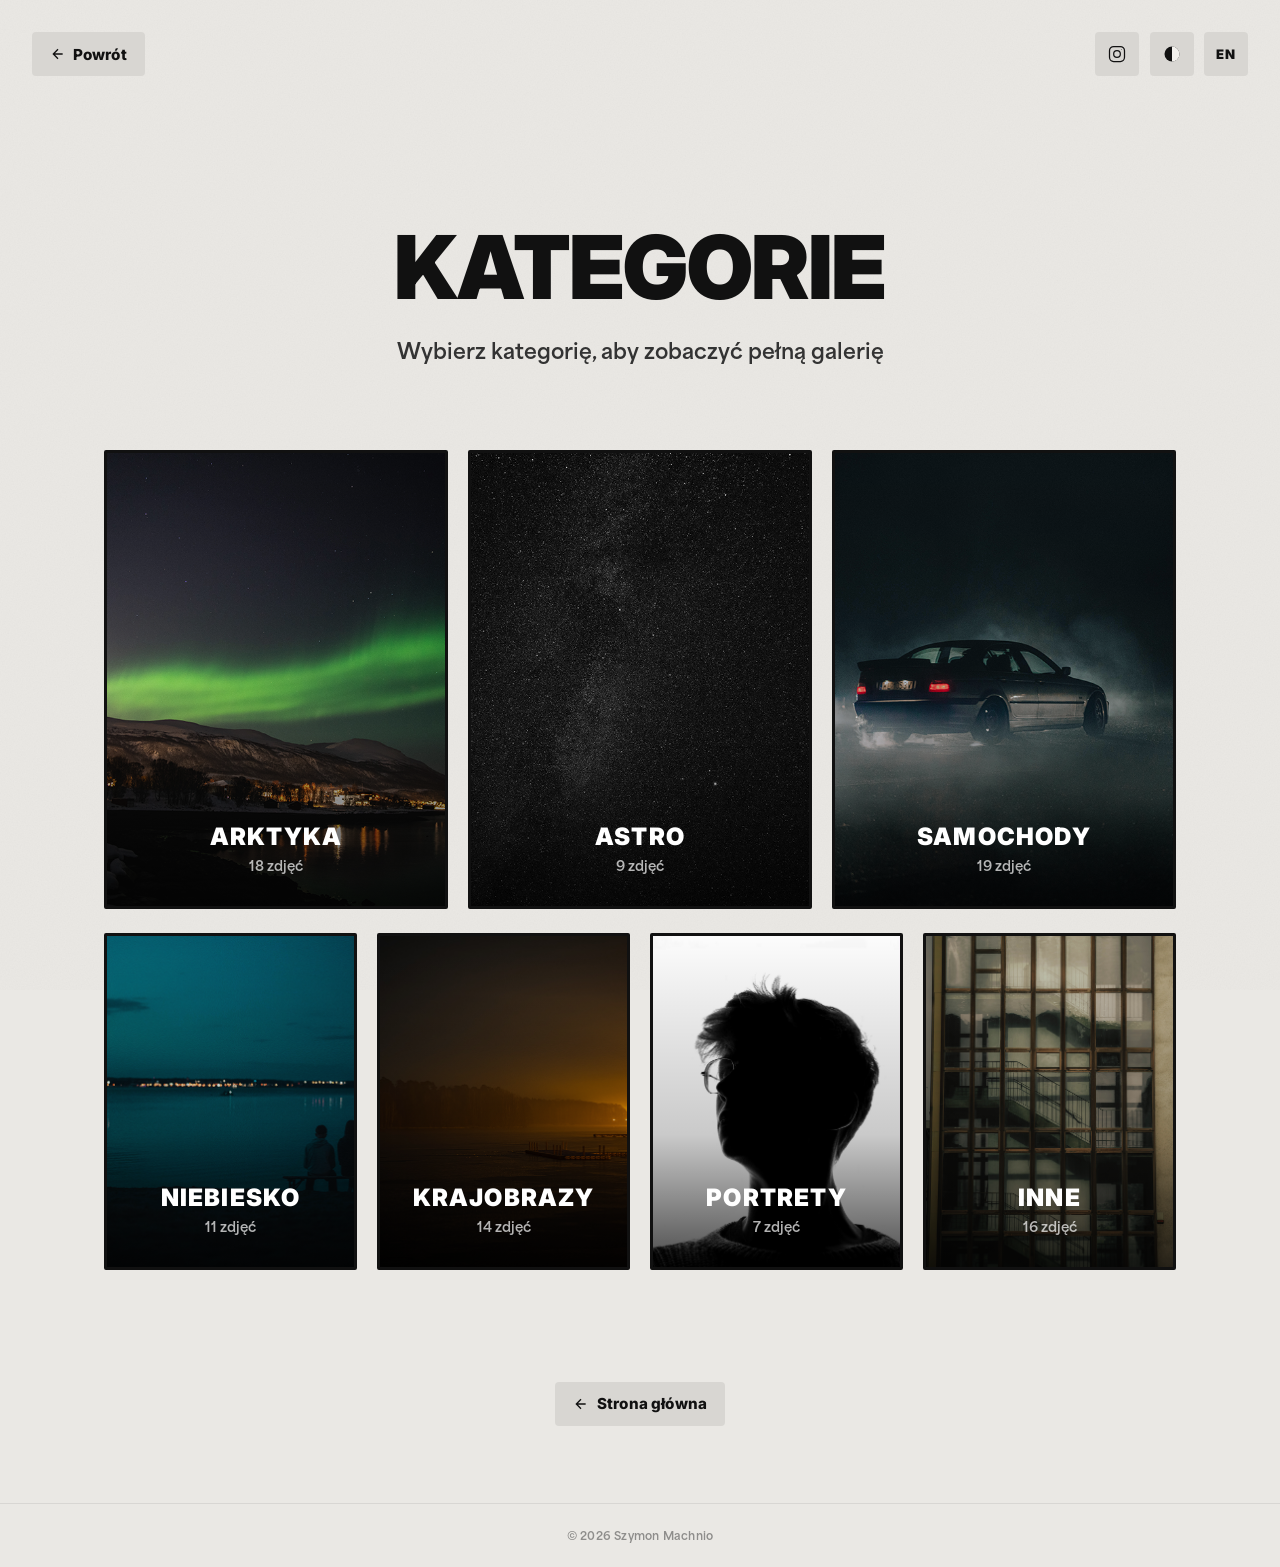
==== categories.html @ 33f47c1e "Update 4 02.08.2026 - Main Update" ====
<!DOCTYPE html>
<html lang="pl">

<head>
  <meta charset="UTF-8">
  <meta name="viewport" content="width=device-width, initial-scale=1.0">
  <meta name="description" content="Photography Categories — Szymon Machnio">
  <meta property="og:title" content="Szymon Machnio - Categories">
  <meta property="og:description"
    content="Browse Szymon Machnio's photo categories — arctic, astrophotography, automotive, landscapes, and more.">
  <meta property="og:image" content="assets/images/Featured-Works/first.webp">
  <meta property="og:type" content="website">
  <title>Szymon Machnio - Categories</title>
  <link rel="icon" type="image/png" href="assets/images/favicon.png">
  <link rel="apple-touch-icon" sizes="180x180" href="assets/images/favicon.png">
  <link rel="manifest" href="manifest.json">
  <link rel="preconnect" href="https://fonts.googleapis.com">
  <link rel="preconnect" href="https://fonts.gstatic.com" crossorigin>
  <link href="https://fonts.googleapis.com/css2?family=Inter:wght@800;900&display=swap" rel="stylesheet">
  <link rel="stylesheet" href="css/styles.css">
  <style>
    .categories-hero {
      display: flex;
      flex-direction: column;
      align-items: center;
      justify-content: center;
      min-height: 50vh;
      padding: clamp(7rem, 14vw, 11rem) clamp(1.5rem, 6vw, 4rem) clamp(2rem, 6vw, 3rem);
    }

    .categories-hero__title {
      font-family: "Inter", system-ui, -apple-system, sans-serif;
      font-size: clamp(2.25rem, 8vw, 5.5rem);
      font-weight: 900;
      letter-spacing: -0.02em;
      text-transform: uppercase;
      text-align: center;
    }

    .categories-hero__subtitle {
      font-family: "Area", system-ui, -apple-system, sans-serif;
      font-size: clamp(1rem, 2.5vw, 1.3rem);
      font-weight: 700;
      color: var(--text-muted);
      margin-top: 1rem;
      text-align: center;
    }

    .categories-grid {
      display: grid;
      grid-template-columns: repeat(3, 1fr);
      gap: clamp(0.75rem, 2vw, 1.25rem);
      max-width: 1200px;
      margin: 0 auto;
      padding: 0 clamp(1.5rem, 6vw, 4rem) clamp(1rem, 2vw, 1.5rem);
    }

    .categories-grid--bottom {
      grid-template-columns: repeat(4, 1fr);
      padding-top: 0;
      padding-bottom: clamp(4rem, 10vw, 7rem);
    }

    .category-card {
      position: relative;
      aspect-ratio: 3 / 4;
      border-radius: 2px;
      overflow: hidden;
      border: 3px solid var(--gallery-border);
      text-decoration: none;
      color: #fff;
      display: block;
      transition: border-color 0.35s ease, transform 0.35s cubic-bezier(0.22, 1, 0.36, 1);
    }

    .category-card:hover {
      transform: translateY(-4px);
    }

    .category-card__img {
      width: 100%;
      height: 100%;
      object-fit: cover;
      display: block;
      transition: transform 0.5s cubic-bezier(0.22, 1, 0.36, 1);
    }

    .category-card:hover .category-card__img {
      transform: scale(1.05);
    }

    .category-card__overlay {
      position: absolute;
      inset: 0;
      background: linear-gradient(to top, rgba(0, 0, 0, 0.7) 0%, rgba(0, 0, 0, 0.2) 40%, transparent 100%);
      display: flex;
      flex-direction: column;
      align-items: center;
      justify-content: flex-end;
      padding: clamp(1.25rem, 3vw, 2rem);
      transition: background 0.35s ease;
    }

    .category-card:hover .category-card__overlay {
      background: linear-gradient(to top, rgba(0, 0, 0, 0.8) 0%, rgba(0, 0, 0, 0.3) 50%, rgba(0, 0, 0, 0.1) 100%);
    }

    .category-card__name {
      font-family: "Inter", system-ui, -apple-system, sans-serif;
      font-size: clamp(1rem, 2.5vw, 1.5rem);
      font-weight: 900;
      text-transform: uppercase;
      letter-spacing: 0.05em;
    }

    .category-card__count {
      font-family: "Area", system-ui, -apple-system, sans-serif;
      font-size: clamp(0.65rem, 1.5vw, 0.85rem);
      font-weight: 700;
      opacity: 0.7;
      margin-top: 0.3rem;
    }

    .categories-back {
      text-align: center;
      padding: 0 clamp(1.5rem, 6vw, 4rem) clamp(3rem, 6vw, 5rem);
    }

    .categories-back .btn {
      gap: 0.5rem;
    }

    .categories-back svg {
      width: 1rem;
      height: 1rem;
    }

    @media (max-width: 900px) {
      .categories-grid {
        grid-template-columns: repeat(2, 1fr);
      }

      .categories-grid--bottom {
        grid-template-columns: repeat(2, 1fr);
      }
    }

    @media (max-width: 500px) {

      .categories-grid,
      .categories-grid--bottom {
        grid-template-columns: 1fr;
      }
    }
  </style>
</head>

<body>
  <svg class="noise-filter" aria-hidden="true">
    <filter id="grain">
      <feTurbulence type="fractalNoise" baseFrequency="0.75" numOctaves="4" stitchTiles="stitch" />
      <feColorMatrix type="saturate" values="0" />
    </filter>
  </svg>

  <header class="header" id="header">
    <nav class="nav nav--left" data-i18n-aria="aria.nav" aria-label="Nawigacja">
      <a href="index.html" class="btn">
        <svg viewBox="0 0 24 24" fill="none" stroke="currentColor" stroke-width="2"
          style="width:1rem;height:1rem;margin-right:0.4rem" aria-hidden="true">
          <path d="M19 12H5M12 5l-7 7 7 7" />
        </svg>
        <span data-i18n="categories.return">Powrót</span>
      </a>
    </nav>

    <div class="nav nav--right">
      <a href="https://www.instagram.com/szymon_machnie_photo/" class="btn btn--icon" target="_blank"
        rel="noopener noreferrer" data-i18n-aria="aria.instagram" aria-label="Instagram">
        <svg viewBox="0 0 24 24" fill="none" stroke="currentColor" stroke-width="1.5" aria-hidden="true">
          <rect x="3" y="3" width="18" height="18" rx="5" />
          <circle cx="12" cy="12" r="4" />
          <circle cx="17.5" cy="6.5" r="0.5" fill="currentColor" stroke="none" />
        </svg>
      </a>
      <button type="button" class="btn btn--icon" id="theme-toggle" data-i18n-aria="aria.theme"
        aria-label="Przełącz motyw">
        <svg viewBox="0 0 24 24" aria-hidden="true">
          <circle cx="12" cy="12" r="9" fill="currentColor" />
          <path d="M12 3 A9 9 0 0 1 12 21 Z" class="theme-toggle-contrast" />
        </svg>
      </button>
      <button type="button" class="btn btn--lang" id="lang-toggle" data-i18n-aria="aria.lang" aria-label="Zmień język">
        <span class="lang-toggle__label">EN</span>
      </button>
    </div>
  </header>

  <div class="page" id="page">
    <main>
      <section class="categories-hero">
        <h1 class="categories-hero__title" data-i18n="categories.title">Kategorie</h1>
        <p class="categories-hero__subtitle" data-i18n="categories.subtitle">Wybierz kategorię, aby zobaczyć pełną
          galerię</p>
      </section>

      <!-- row 1: 3 cards -->
      <div class="categories-grid">
        <a href="category.html?cat=arctic" class="category-card" aria-label="Arctic">
          <img src="assets/images/Works/arctic.webp" alt="Arctic" class="category-card__img" loading="lazy">
          <div class="category-card__overlay">
            <span class="category-card__name" data-i18n="cat.arctic.name">Arktyka</span>
            <span class="category-card__count" data-count="18">18 zdjęć</span>
          </div>
        </a>

        <a href="category.html?cat=astro" class="category-card" aria-label="Astro">
          <img src="assets/images/Works/astro.webp" alt="Astro" class="category-card__img" loading="lazy">
          <div class="category-card__overlay">
            <span class="category-card__name" data-i18n="cat.astro.name">Astro</span>
            <span class="category-card__count" data-count="9">9 zdjęć</span>
          </div>
        </a>

        <a href="category.html?cat=automotive" class="category-card" aria-label="Automotive">
          <img src="assets/images/Works/automotive.webp" alt="Automotive" class="category-card__img" loading="lazy">
          <div class="category-card__overlay">
            <span class="category-card__name" data-i18n="cat.automotive.name">Samochody</span>
            <span class="category-card__count" data-count="19">19 zdjęć</span>
          </div>
        </a>
      </div>

      <!-- row 2: 4 cards -->
      <div class="categories-grid categories-grid--bottom">
        <a href="category.html?cat=blue" class="category-card" aria-label="Blue">
          <img src="assets/images/Works/blue.webp" alt="Blue" class="category-card__img" loading="lazy">
          <div class="category-card__overlay">
            <span class="category-card__name" data-i18n="cat.blue.name">Niebiesko</span>
            <span class="category-card__count" data-count="11">11 zdjęć</span>
          </div>
        </a>

        <a href="category.html?cat=landscapes" class="category-card" aria-label="Landscapes">
          <img src="assets/images/Works/landscapes.webp" alt="Landscapes" class="category-card__img" loading="lazy">
          <div class="category-card__overlay">
            <span class="category-card__name" data-i18n="cat.landscapes.name">Krajobrazy</span>
            <span class="category-card__count" data-count="14">14 zdjęć</span>
          </div>
        </a>

        <a href="category.html?cat=portraits" class="category-card" aria-label="Portraits">
          <img src="assets/images/Works/portrait.webp" alt="Portraits" class="category-card__img" loading="lazy">
          <div class="category-card__overlay">
            <span class="category-card__name" data-i18n="cat.portraits.name">Portrety</span>
            <span class="category-card__count" data-count="7">7 zdjęć</span>
          </div>
        </a>

        <a href="category.html?cat=other" class="category-card" aria-label="Other">
          <img src="assets/images/Works/other.webp" alt="Other" class="category-card__img" loading="lazy">
          <div class="category-card__overlay">
            <span class="category-card__name" data-i18n="cat.other.name">Inne</span>
            <span class="category-card__count" data-count="16">16 zdjęć</span>
          </div>
        </a>
      </div>

      <div class="categories-back">
        <a href="index.html" class="btn">
          <svg viewBox="0 0 24 24" fill="none" stroke="currentColor" stroke-width="2" aria-hidden="true">
            <path d="M19 12H5M12 5l-7 7 7 7" />
          </svg>
          <span data-i18n="categories.back">Strona główna</span>
        </a>
      </div>
    </main>

    <footer class="footer">
      <p class="footer__copy" data-i18n="footer.copy">&copy;
        <script>document.write(new Date().getFullYear())</script> Szymon Machnio
      </p>
    </footer>
  </div>

  <script src="js/i18n.js"></script>
  <script>
    /* ── Theme ── */
    const storageKey = "szymon-machnio-theme";
    function applyTheme(theme) {
      if (theme === "dark") {
        document.documentElement.setAttribute("data-theme", "dark");
      } else {
        document.documentElement.removeAttribute("data-theme");
      }
    }
    function getPreferredTheme() {
      const stored = localStorage.getItem(storageKey);
      if (stored === "dark" || stored === "light") return stored;
      return "light";
    }
    applyTheme(getPreferredTheme());
    document.getElementById("theme-toggle").addEventListener("click", () => {
      const isDark = document.documentElement.hasAttribute("data-theme");
      const next = isDark ? "light" : "dark";
      applyTheme(next);
      localStorage.setItem(storageKey, next);
    });

    /* ── i18n ── */
    initI18n();

    // Update photo counts when language changes
    function updatePhotoCounts() {
      const lang = getSavedLang();
      const word = lang === "pl" ? "zdjęć" : "photos";
      document.querySelectorAll(".category-card__count[data-count]").forEach(el => {
        el.textContent = el.getAttribute("data-count") + " " + word;
      });
    }
    updatePhotoCounts();

    document.addEventListener("langchange", updatePhotoCounts);
  </script>
</body>

</html>
---- css/styles.css ----
@font-face {
  font-family: "Area";
  src: url("../assets/fonts/Area_Normal_Bold.ttf") format("truetype");
  font-weight: 700;
  font-style: normal;
  font-display: swap;
}

*,
*::before,
*::after {
  box-sizing: border-box;
  margin: 0;
  padding: 0;
}

:root {
  --bg: #eae8e4;
  --bg-btn: #d8d6d2;
  --text: #111111;
  --text-muted: #333333;
  --contrast: #f2f0ec;
  --grain-opacity: 0.055;
  --blur-duration: 0.75s;
  --gallery-border: var(--text);
  --header-pad: clamp(1.25rem, 3vw, 2rem);
  --btn-height: clamp(2.25rem, 5vw, 2.75rem);
  --btn-font: clamp(0.8rem, 2vw, 0.95rem);
  --btn-icon: clamp(2.25rem, 5vw, 2.75rem);
  --btn-icon-svg: clamp(1.05rem, 2.8vw, 1.25rem);
}

[data-theme="dark"] {
  --bg: #111111;
  --bg-btn: #2a2a2a;
  --text: #eae8e4;
  --text-muted: #c8c6c2;
  --contrast: #111111;
  --grain-opacity: 0.07;
  --gallery-border: var(--text);
}

html {
  scroll-behavior: smooth;
}

body {
  font-family: "Area", "Inter", system-ui, -apple-system, sans-serif;
  background-color: var(--bg);
  color: var(--text);
  min-height: 100dvh;
  overflow-x: hidden;
  transition: background-color 0.35s ease, color 0.35s ease;
}

.noise-filter {
  position: absolute;
  width: 0;
  height: 0;
  overflow: hidden;
}

body::before {
  content: "";
  position: fixed;
  inset: 0;
  z-index: 0;
  pointer-events: none;
  opacity: var(--grain-opacity);
  filter: url(#grain);
  background: var(--text);
  transition: opacity 0.35s ease;
}

.page {
  position: relative;
  z-index: 1;
  min-height: 100dvh;
  will-change: filter, opacity;
  transform: translateZ(0);
  animation: blur-reveal var(--blur-duration) cubic-bezier(0.33, 1, 0.68, 1) forwards;
}

@keyframes blur-reveal {
  0% {
    filter: blur(14px);
    opacity: 0.3;
  }
  70% {
    filter: blur(3px);
    opacity: 0.85;
  }
  100% {
    filter: blur(0.01px);
    opacity: 1;
  }
}

.header {
  position: fixed;
  top: 0;
  left: 0;
  right: 0;
  z-index: 20;
  display: flex;
  justify-content: space-between;
  align-items: flex-start;
  padding: var(--header-pad);
  gap: 1rem;
  flex-wrap: wrap;
  pointer-events: none;
}

.header .btn,
.header a {
  pointer-events: auto;
}

.nav {
  display: flex;
  gap: clamp(0.45rem, 1.2vw, 0.65rem);
  flex-wrap: wrap;
}

.btn {
  display: inline-flex;
  align-items: center;
  justify-content: center;
  min-height: var(--btn-height);
  padding: 0.4rem clamp(0.85rem, 2.5vw, 1.15rem);
  background: var(--bg-btn);
  color: var(--text);
  border: none;
  border-radius: 4px;
  font-family: "Inter", system-ui, -apple-system, sans-serif;
  font-size: var(--btn-font);
  font-weight: 800;
  letter-spacing: 0.01em;
  text-decoration: none;
  cursor: pointer;
  transition:
    background-color 0.25s ease,
    color 0.25s ease,
    transform 0.2s ease,
    box-shadow 0.25s ease;
  white-space: nowrap;
}

.btn:hover {
  transform: translateY(-2px);
  box-shadow: 0 4px 12px rgba(0, 0, 0, 0.15);
  background: color-mix(in srgb, var(--bg-btn) 85%, var(--text));
}

.btn:active {
  transform: translateY(0);
  box-shadow: none;
}

.btn--icon {
  width: var(--btn-icon);
  height: var(--btn-icon);
  padding: 0;
}

.btn--icon svg {
  width: var(--btn-icon-svg);
  height: var(--btn-icon-svg);
}

.theme-toggle-contrast {
  fill: var(--contrast);
}

.btn--lang {
  min-width: var(--btn-icon);
  height: var(--btn-icon);
  padding: 0 0.5rem;
  font-family: "Inter", system-ui, -apple-system, sans-serif;
  font-size: clamp(0.7rem, 1.8vw, 0.82rem);
  font-weight: 900;
  letter-spacing: 0.06em;
  text-transform: uppercase;
}

.lang-toggle__label {
  pointer-events: none;
}

.hero {
  position: relative;
  display: flex;
  align-items: center;
  justify-content: center;
  padding: clamp(2rem, 8vw, 4rem) clamp(1rem, 4vw, 2rem);
  min-height: 100dvh;
}

.hero__title {
  font-family: "Inter", system-ui, -apple-system, sans-serif;
  font-size: clamp(2.75rem, 12.5vw, 9.5rem);
  font-weight: 900;
  letter-spacing: -0.03em;
  line-height: 0.92;
  text-align: center;
  text-transform: uppercase;
  width: 100%;
  max-width: 96vw;
  word-break: break-word;
}

.section {
  padding: clamp(3rem, 10vw, 6rem) clamp(1.5rem, 6vw, 4rem);
  max-width: 1200px;
  margin: 0 auto;
  width: 100%;
}

.section--centered {
  text-align: center;
  display: flex;
  flex-direction: column;
  align-items: center;
}

.section--full {
  min-height: 100dvh;
  display: flex;
  flex-direction: column;
  align-items: center;
  justify-content: center;
}

.section-divider {
  width: clamp(2rem, 8vw, 4rem);
  height: 1px;
  background: color-mix(in srgb, var(--text) 15%, transparent);
  margin: 0 auto;
  transition: background 0.35s ease;
}

.section__title {
  font-family: "Inter", system-ui, -apple-system, sans-serif;
  font-size: clamp(1.25rem, 4vw, 2rem);
  font-weight: 800;
  text-transform: uppercase;
  letter-spacing: 0.04em;
  margin-bottom: clamp(1.5rem, 4vw, 2.5rem);
}

.section__text {
  font-family: "Area", system-ui, -apple-system, sans-serif;
  font-size: clamp(1.15rem, 3vw, 1.45rem);
  font-weight: 700;
  line-height: 1.75;
  color: var(--text-muted);
  max-width: 55ch;
}

.section__text a {
  color: inherit;
  text-decoration: underline;
  text-underline-offset: 3px;
  transition: opacity 0.2s ease;
}

.section__text a:hover {
  opacity: 0.7;
}

.gallery {
  display: grid;
  grid-template-columns: repeat(4, 1fr);
  gap: clamp(0.75rem, 2vw, 1.25rem);
  max-width: 1200px;
  margin: 0 auto;
}

.gallery__item {
  aspect-ratio: 4 / 5;
  background: var(--bg-btn);
  border-radius: 2px;
  overflow: hidden;
  border: 3px solid var(--gallery-border);
  cursor: pointer;
  transition: background-color 0.35s ease, border-color 0.35s ease;
}

.section__cta {
  margin-top: clamp(2rem, 5vw, 3rem);
  text-align: center;
}

.btn--cta {
  gap: 0.6rem;
  padding: 0.6rem clamp(1.25rem, 3vw, 1.75rem);
  font-size: clamp(0.85rem, 2vw, 1rem);
  letter-spacing: 0.04em;
  text-transform: uppercase;
}

.btn--cta svg {
  width: 1.15rem;
  height: 1.15rem;
  transition: transform 0.25s ease;
}

.btn--cta:hover svg {
  transform: translateX(4px);
}

.gallery__item img {
  width: 100%;
  height: 100%;
  object-fit: cover;
  display: block;
  transition: transform 0.4s cubic-bezier(0.22, 1, 0.36, 1);
}

.gallery__item:hover img {
  transform: scale(1.03);
}

.gallery__item:focus-visible {
  outline: 2px solid var(--text);
  outline-offset: 2px;
}

.scroll-hint {
  position: absolute;
  bottom: clamp(1.25rem, 4vw, 2.5rem);
  left: 50%;
  transform: translateX(-50%);
  color: var(--text);
  opacity: 0.5;
  pointer-events: none;
  transition: opacity 0.4s ease;
  z-index: 5;
}

.scroll-hint--hidden {
  opacity: 0;
}

.scroll-hint svg {
  width: clamp(1rem, 2.8vw, 1.25rem);
  height: clamp(1rem, 2.8vw, 1.25rem);
  animation: bounce 2s ease-in-out infinite;
}

.footer {
  padding: clamp(1rem, 3vw, 1.5rem) clamp(1.5rem, 6vw, 4rem);
  border-top: 1px solid color-mix(in srgb, var(--text) 8%, transparent);
  text-align: center;
}

.footer__copy {
  font-family: "Area", system-ui, -apple-system, sans-serif;
  font-size: clamp(0.6rem, 1.5vw, 0.7rem);
  color: var(--text-muted);
  opacity: 0.5;
  letter-spacing: 0.02em;
}

/* ── Lightbox ── */
.lightbox {
  position: fixed;
  inset: 0;
  z-index: 100;
  display: flex;
  align-items: center;
  justify-content: center;
  background: rgba(0, 0, 0, 0.92);
  opacity: 0;
  visibility: hidden;
  transition: opacity 0.3s ease, visibility 0.3s ease;
  cursor: pointer;
  user-select: none;
}

.lightbox--open {
  opacity: 1;
  visibility: visible;
}

.lightbox__toolbar {
  position: absolute;
  top: 0;
  left: 0;
  right: 0;
  display: flex;
  justify-content: flex-end;
  align-items: center;
  gap: 0.25rem;
  padding: clamp(0.75rem, 2vw, 1.25rem) clamp(1rem, 3vw, 2rem);
  z-index: 103;
}

.lightbox__counter {
  font-family: "Inter", system-ui, -apple-system, sans-serif;
  font-size: clamp(0.7rem, 1.5vw, 0.85rem);
  font-weight: 800;
  color: rgba(255, 255, 255, 0.6);
  letter-spacing: 0.05em;
  margin-right: auto;
}

.lightbox__btn {
  width: clamp(2rem, 5vw, 2.5rem);
  height: clamp(2rem, 5vw, 2.5rem);
  display: flex;
  align-items: center;
  justify-content: center;
  background: rgba(255, 255, 255, 0.08);
  border: none;
  border-radius: 4px;
  color: #fff;
  cursor: pointer;
  transition: background 0.2s ease, opacity 0.2s ease;
  flex-shrink: 0;
}

.lightbox__btn:hover {
  background: rgba(255, 255, 255, 0.18);
}

.lightbox__btn svg {
  width: clamp(1rem, 2.5vw, 1.25rem);
  height: clamp(1rem, 2.5vw, 1.25rem);
}

.lightbox__nav {
  position: absolute;
  top: 50%;
  transform: translateY(-50%);
  width: clamp(2.5rem, 6vw, 3.5rem);
  height: clamp(2.5rem, 6vw, 3.5rem);
  display: flex;
  align-items: center;
  justify-content: center;
  background: rgba(255, 255, 255, 0.08);
  border: none;
  border-radius: 50%;
  color: #fff;
  cursor: pointer;
  z-index: 102;
  transition: background 0.2s ease, transform 0.2s ease;
}

.lightbox__nav:hover {
  background: rgba(255, 255, 255, 0.2);
}

.lightbox__nav:active {
  transform: translateY(-50%) scale(0.92);
}

.lightbox__nav svg {
  width: clamp(1.15rem, 3vw, 1.5rem);
  height: clamp(1.15rem, 3vw, 1.5rem);
}

.lightbox__prev {
  left: clamp(0.75rem, 2vw, 1.5rem);
}

.lightbox__next {
  right: clamp(0.75rem, 2vw, 1.5rem);
}

.lightbox__img-wrap {
  display: flex;
  align-items: center;
  justify-content: center;
  width: 100%;
  height: 100%;
  overflow: hidden;
  cursor: default;
}

.lightbox__img {
  max-width: 88vw;
  max-height: 88vh;
  object-fit: contain;
  border-radius: 2px;
  transform: scale(0.95);
  transition: transform 0.3s cubic-bezier(0.22, 1, 0.36, 1);
  pointer-events: none;
}

.lightbox--open .lightbox__img {
  transform: scale(1);
}

@keyframes bounce {
  0%, 100% { transform: translateY(0); }
  50% { transform: translateY(4px); }
}

@media (max-width: 1024px) {
  .gallery {
    grid-template-columns: repeat(2, 1fr);
  }
}

@media (max-width: 600px) {
  .gallery {
    grid-template-columns: 1fr;
  }

  .lightbox__nav {
    width: 2.25rem;
    height: 2.25rem;
  }
}

@media (max-width: 480px) {
  .header {
    flex-direction: column;
    align-items: stretch;
  }

  .nav--left,
  .nav--right {
    justify-content: center;
  }

  .nav--right {
    align-self: center;
  }

  .hero__title {
    letter-spacing: -0.01em;
  }
}

@media (prefers-reduced-motion: reduce) {
  .page {
    animation: none;
    filter: none;
    opacity: 1;
  }

  .scroll-hint svg {
    animation: none;
  }

  html {
    scroll-behavior: auto;
  }

  .lightbox,
  .lightbox__img {
    transition: none;
  }
}
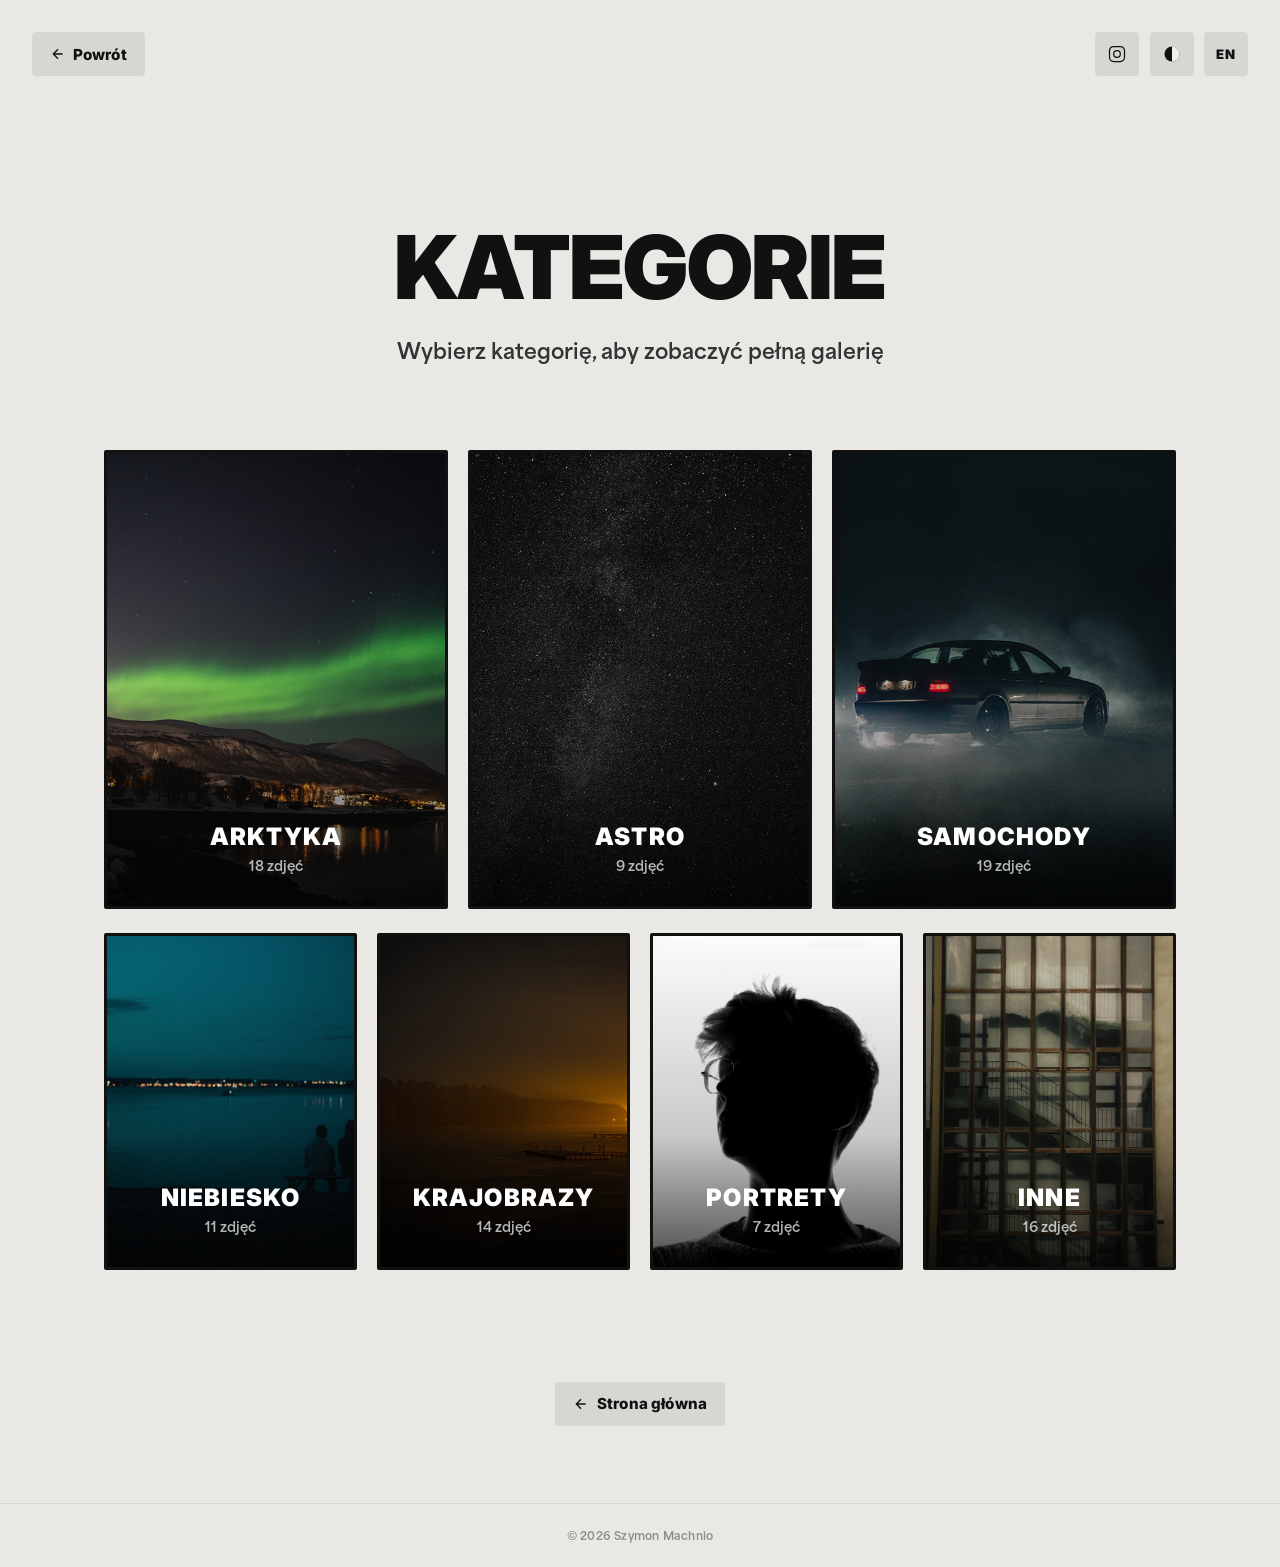
==== commit 2f904a3d: "Update 5 Optimization" ====
--- a/categories.html
+++ b/categories.html
@@ -156,12 +156,7 @@
 </head>
 
 <body>
-  <svg class="noise-filter" aria-hidden="true">
-    <filter id="grain">
-      <feTurbulence type="fractalNoise" baseFrequency="0.75" numOctaves="4" stitchTiles="stitch" />
-      <feColorMatrix type="saturate" values="0" />
-    </filter>
-  </svg>
+
 
   <header class="header" id="header">
     <nav class="nav nav--left" data-i18n-aria="aria.nav" aria-label="Nawigacja">
--- a/css/styles.css
+++ b/css/styles.css
@@ -20,7 +20,7 @@
   --text: #111111;
   --text-muted: #333333;
   --contrast: #f2f0ec;
-  --grain-opacity: 0.055;
+
   --blur-duration: 0.75s;
   --gallery-border: var(--text);
   --header-pad: clamp(1.25rem, 3vw, 2rem);
@@ -36,7 +36,7 @@
   --text: #eae8e4;
   --text-muted: #c8c6c2;
   --contrast: #111111;
-  --grain-opacity: 0.07;
+
   --gallery-border: var(--text);
 }
 
@@ -53,24 +53,7 @@
   transition: background-color 0.35s ease, color 0.35s ease;
 }
 
-.noise-filter {
-  position: absolute;
-  width: 0;
-  height: 0;
-  overflow: hidden;
-}
-
-body::before {
-  content: "";
-  position: fixed;
-  inset: 0;
-  z-index: 0;
-  pointer-events: none;
-  opacity: var(--grain-opacity);
-  filter: url(#grain);
-  background: var(--text);
-  transition: opacity 0.35s ease;
-}
+
 
 .page {
   position: relative;
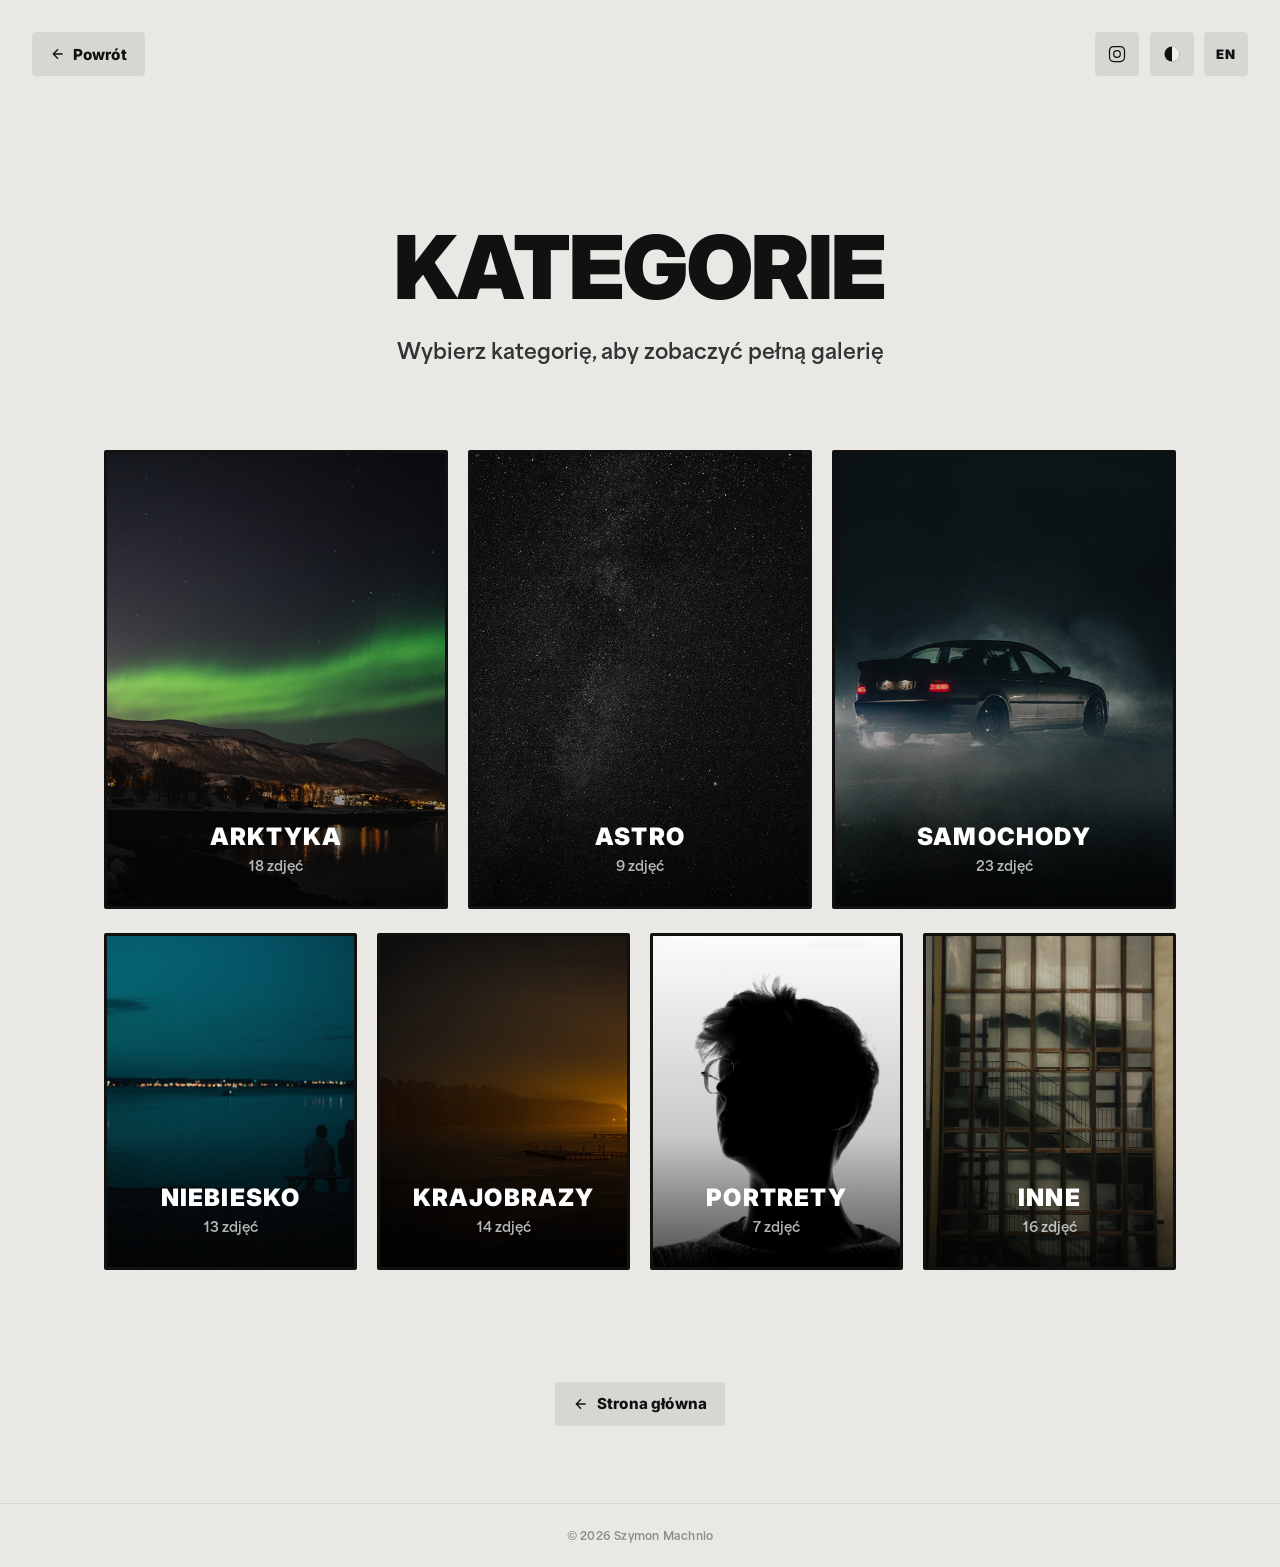
==== commit 9dcac764: "Update 7 Photos and categories visual update" ====
--- a/categories.html
+++ b/categories.html
@@ -17,142 +17,7 @@
   <link rel="preconnect" href="https://fonts.googleapis.com">
   <link rel="preconnect" href="https://fonts.gstatic.com" crossorigin>
   <link href="https://fonts.googleapis.com/css2?family=Inter:wght@800;900&display=swap" rel="stylesheet">
-  <link rel="stylesheet" href="css/styles.css">
-  <style>
-    .categories-hero {
-      display: flex;
-      flex-direction: column;
-      align-items: center;
-      justify-content: center;
-      min-height: 50vh;
-      padding: clamp(7rem, 14vw, 11rem) clamp(1.5rem, 6vw, 4rem) clamp(2rem, 6vw, 3rem);
-    }
-
-    .categories-hero__title {
-      font-family: "Inter", system-ui, -apple-system, sans-serif;
-      font-size: clamp(2.25rem, 8vw, 5.5rem);
-      font-weight: 900;
-      letter-spacing: -0.02em;
-      text-transform: uppercase;
-      text-align: center;
-    }
-
-    .categories-hero__subtitle {
-      font-family: "Area", system-ui, -apple-system, sans-serif;
-      font-size: clamp(1rem, 2.5vw, 1.3rem);
-      font-weight: 700;
-      color: var(--text-muted);
-      margin-top: 1rem;
-      text-align: center;
-    }
-
-    .categories-grid {
-      display: grid;
-      grid-template-columns: repeat(3, 1fr);
-      gap: clamp(0.75rem, 2vw, 1.25rem);
-      max-width: 1200px;
-      margin: 0 auto;
-      padding: 0 clamp(1.5rem, 6vw, 4rem) clamp(1rem, 2vw, 1.5rem);
-    }
-
-    .categories-grid--bottom {
-      grid-template-columns: repeat(4, 1fr);
-      padding-top: 0;
-      padding-bottom: clamp(4rem, 10vw, 7rem);
-    }
-
-    .category-card {
-      position: relative;
-      aspect-ratio: 3 / 4;
-      border-radius: 2px;
-      overflow: hidden;
-      border: 3px solid var(--gallery-border);
-      text-decoration: none;
-      color: #fff;
-      display: block;
-      transition: border-color 0.35s ease, transform 0.35s cubic-bezier(0.22, 1, 0.36, 1);
-    }
-
-    .category-card:hover {
-      transform: translateY(-4px);
-    }
-
-    .category-card__img {
-      width: 100%;
-      height: 100%;
-      object-fit: cover;
-      display: block;
-      transition: transform 0.5s cubic-bezier(0.22, 1, 0.36, 1);
-    }
-
-    .category-card:hover .category-card__img {
-      transform: scale(1.05);
-    }
-
-    .category-card__overlay {
-      position: absolute;
-      inset: 0;
-      background: linear-gradient(to top, rgba(0, 0, 0, 0.7) 0%, rgba(0, 0, 0, 0.2) 40%, transparent 100%);
-      display: flex;
-      flex-direction: column;
-      align-items: center;
-      justify-content: flex-end;
-      padding: clamp(1.25rem, 3vw, 2rem);
-      transition: background 0.35s ease;
-    }
-
-    .category-card:hover .category-card__overlay {
-      background: linear-gradient(to top, rgba(0, 0, 0, 0.8) 0%, rgba(0, 0, 0, 0.3) 50%, rgba(0, 0, 0, 0.1) 100%);
-    }
-
-    .category-card__name {
-      font-family: "Inter", system-ui, -apple-system, sans-serif;
-      font-size: clamp(1rem, 2.5vw, 1.5rem);
-      font-weight: 900;
-      text-transform: uppercase;
-      letter-spacing: 0.05em;
-    }
-
-    .category-card__count {
-      font-family: "Area", system-ui, -apple-system, sans-serif;
-      font-size: clamp(0.65rem, 1.5vw, 0.85rem);
-      font-weight: 700;
-      opacity: 0.7;
-      margin-top: 0.3rem;
-    }
-
-    .categories-back {
-      text-align: center;
-      padding: 0 clamp(1.5rem, 6vw, 4rem) clamp(3rem, 6vw, 5rem);
-    }
-
-    .categories-back .btn {
-      gap: 0.5rem;
-    }
-
-    .categories-back svg {
-      width: 1rem;
-      height: 1rem;
-    }
-
-    @media (max-width: 900px) {
-      .categories-grid {
-        grid-template-columns: repeat(2, 1fr);
-      }
-
-      .categories-grid--bottom {
-        grid-template-columns: repeat(2, 1fr);
-      }
-    }
-
-    @media (max-width: 500px) {
-
-      .categories-grid,
-      .categories-grid--bottom {
-        grid-template-columns: 1fr;
-      }
-    }
-  </style>
+  <link rel="stylesheet" href="css/styles.css?v=1">
 </head>
 
 <body>
@@ -221,7 +86,7 @@
           <img src="assets/images/Works/automotive.webp" alt="Automotive" class="category-card__img" loading="lazy">
           <div class="category-card__overlay">
             <span class="category-card__name" data-i18n="cat.automotive.name">Samochody</span>
-            <span class="category-card__count" data-count="19">19 zdjęć</span>
+            <span class="category-card__count" data-count="23">23 zdjęć</span>
           </div>
         </a>
       </div>
@@ -232,7 +97,7 @@
           <img src="assets/images/Works/blue.webp" alt="Blue" class="category-card__img" loading="lazy">
           <div class="category-card__overlay">
             <span class="category-card__name" data-i18n="cat.blue.name">Niebiesko</span>
-            <span class="category-card__count" data-count="11">11 zdjęć</span>
+            <span class="category-card__count" data-count="13">13 zdjęć</span>
           </div>
         </a>
 
@@ -272,38 +137,23 @@
     </main>
 
     <footer class="footer">
-      <p class="footer__copy" data-i18n="footer.copy">&copy;
-        <script>document.write(new Date().getFullYear())</script> Szymon Machnio
-      </p>
+      <p class="footer__copy" id="footer-year" data-i18n="footer.copy">&copy; Szymon Machnio</p>
     </footer>
   </div>
 
-  <script src="js/i18n.js"></script>
+  <script src="js/i18n.js?v=1"></script>
+  <script src="js/theme.js?v=1"></script>
   <script>
-    /* ── Theme ── */
-    const storageKey = "szymon-machnio-theme";
-    function applyTheme(theme) {
-      if (theme === "dark") {
-        document.documentElement.setAttribute("data-theme", "dark");
-      } else {
-        document.documentElement.removeAttribute("data-theme");
-      }
-    }
-    function getPreferredTheme() {
-      const stored = localStorage.getItem(storageKey);
-      if (stored === "dark" || stored === "light") return stored;
-      return "light";
-    }
-    applyTheme(getPreferredTheme());
-    document.getElementById("theme-toggle").addEventListener("click", () => {
-      const isDark = document.documentElement.hasAttribute("data-theme");
-      const next = isDark ? "light" : "dark";
-      applyTheme(next);
-      localStorage.setItem(storageKey, next);
-    });
-
     /* ── i18n ── */
     initI18n();
+
+    /* ── Footer year ── */
+    (function () {
+      var el = document.querySelector(".footer__copy");
+      if (el) {
+        el.textContent = "\u00A9 " + new Date().getFullYear() + " Szymon Machnio";
+      }
+    })();
 
     // Update photo counts when language changes
     function updatePhotoCounts() {
--- a/css/styles.css
+++ b/css/styles.css
@@ -538,3 +538,225 @@
   }
 }
 
+/* ── Category page ── */
+.category-hero {
+  display: flex;
+  flex-direction: column;
+  align-items: center;
+  justify-content: center;
+  min-height: 45vh;
+  padding: clamp(7rem, 14vw, 11rem) clamp(1.5rem, 6vw, 4rem) clamp(2rem, 6vw, 3rem);
+}
+
+.category-hero__title {
+  font-family: "Inter", system-ui, -apple-system, sans-serif;
+  font-size: clamp(2rem, 8vw, 5rem);
+  font-weight: 900;
+  letter-spacing: -0.02em;
+  text-transform: uppercase;
+  text-align: center;
+}
+
+.category-hero__subtitle {
+  font-family: "Area", system-ui, -apple-system, sans-serif;
+  font-size: clamp(0.95rem, 2.5vw, 1.2rem);
+  font-weight: 700;
+  color: var(--text-muted);
+  margin-top: 1rem;
+  text-align: center;
+}
+
+.category-gallery {
+  position: relative;
+  max-width: 1400px;
+  margin: 0 auto;
+  padding: 0 clamp(1.5rem, 6vw, 4rem) clamp(3rem, 8vw, 6rem);
+}
+
+.category-gallery__item {
+  position: absolute;
+  left: 0;
+  top: 0;
+  opacity: 0;
+  background: var(--bg-btn);
+  border-radius: 2px;
+  overflow: hidden;
+  border: 3px solid var(--gallery-border);
+  cursor: pointer;
+  transform: translate3d(var(--m-x, 0), var(--m-y, 0), 0);
+  transition: opacity 0.4s ease, background-color 0.35s ease, border-color 0.35s ease;
+}
+
+/* Reveal & enable smooth repositioning once masonry has computed layout */
+.category-gallery.masonry--ready .category-gallery__item {
+  opacity: 1;
+  transition: opacity 0.4s ease, transform 0.3s ease,
+    background-color 0.35s ease, border-color 0.35s ease;
+}
+
+.category-gallery__item:hover {
+  transform: translate3d(var(--m-x, 0), var(--m-y, 0), 0) scale(1.015);
+}
+
+.category-gallery__item img {
+  width: 100%;
+  height: auto;
+  display: block;
+  transition: transform 0.4s cubic-bezier(0.22, 1, 0.36, 1);
+}
+
+.category-gallery__item:hover img {
+  transform: scale(1.03);
+}
+
+.category-nav {
+  display: flex;
+  justify-content: center;
+  gap: 1rem;
+  padding: 0 clamp(1.5rem, 6vw, 4rem) clamp(3rem, 6vw, 5rem);
+  flex-wrap: wrap;
+}
+
+.category-nav .btn {
+  gap: 0.5rem;
+}
+
+.category-nav svg {
+  width: 1rem;
+  height: 1rem;
+}
+
+/* ── Categories page ── */
+.categories-hero {
+  display: flex;
+  flex-direction: column;
+  align-items: center;
+  justify-content: center;
+  min-height: 50vh;
+  padding: clamp(7rem, 14vw, 11rem) clamp(1.5rem, 6vw, 4rem) clamp(2rem, 6vw, 3rem);
+}
+
+.categories-hero__title {
+  font-family: "Inter", system-ui, -apple-system, sans-serif;
+  font-size: clamp(2.25rem, 8vw, 5.5rem);
+  font-weight: 900;
+  letter-spacing: -0.02em;
+  text-transform: uppercase;
+  text-align: center;
+}
+
+.categories-hero__subtitle {
+  font-family: "Area", system-ui, -apple-system, sans-serif;
+  font-size: clamp(1rem, 2.5vw, 1.3rem);
+  font-weight: 700;
+  color: var(--text-muted);
+  margin-top: 1rem;
+  text-align: center;
+}
+
+.categories-grid {
+  display: grid;
+  grid-template-columns: repeat(3, 1fr);
+  gap: clamp(0.75rem, 2vw, 1.25rem);
+  max-width: 1200px;
+  margin: 0 auto;
+  padding: 0 clamp(1.5rem, 6vw, 4rem) clamp(1rem, 2vw, 1.5rem);
+}
+
+.categories-grid--bottom {
+  grid-template-columns: repeat(4, 1fr);
+  padding-top: 0;
+  padding-bottom: clamp(4rem, 10vw, 7rem);
+}
+
+.category-card {
+  position: relative;
+  aspect-ratio: 3 / 4;
+  border-radius: 2px;
+  overflow: hidden;
+  border: 3px solid var(--gallery-border);
+  text-decoration: none;
+  color: #fff;
+  display: block;
+  transition: border-color 0.35s ease, transform 0.35s cubic-bezier(0.22, 1, 0.36, 1);
+}
+
+.category-card:hover {
+  transform: translateY(-4px);
+}
+
+.category-card__img {
+  width: 100%;
+  height: 100%;
+  object-fit: cover;
+  display: block;
+  transition: transform 0.5s cubic-bezier(0.22, 1, 0.36, 1);
+}
+
+.category-card:hover .category-card__img {
+  transform: scale(1.05);
+}
+
+.category-card__overlay {
+  position: absolute;
+  inset: 0;
+  background: linear-gradient(to top, rgba(0, 0, 0, 0.7) 0%, rgba(0, 0, 0, 0.2) 40%, transparent 100%);
+  display: flex;
+  flex-direction: column;
+  align-items: center;
+  justify-content: flex-end;
+  padding: clamp(1.25rem, 3vw, 2rem);
+  transition: background 0.35s ease;
+}
+
+.category-card:hover .category-card__overlay {
+  background: linear-gradient(to top, rgba(0, 0, 0, 0.8) 0%, rgba(0, 0, 0, 0.3) 50%, rgba(0, 0, 0, 0.1) 100%);
+}
+
+.category-card__name {
+  font-family: "Inter", system-ui, -apple-system, sans-serif;
+  font-size: clamp(1rem, 2.5vw, 1.5rem);
+  font-weight: 900;
+  text-transform: uppercase;
+  letter-spacing: 0.05em;
+}
+
+.category-card__count {
+  font-family: "Area", system-ui, -apple-system, sans-serif;
+  font-size: clamp(0.65rem, 1.5vw, 0.85rem);
+  font-weight: 700;
+  opacity: 0.7;
+  margin-top: 0.3rem;
+}
+
+.categories-back {
+  text-align: center;
+  padding: 0 clamp(1.5rem, 6vw, 4rem) clamp(3rem, 6vw, 5rem);
+}
+
+.categories-back .btn {
+  gap: 0.5rem;
+}
+
+.categories-back svg {
+  width: 1rem;
+  height: 1rem;
+}
+
+@media (max-width: 900px) {
+  .categories-grid {
+    grid-template-columns: repeat(2, 1fr);
+  }
+
+  .categories-grid--bottom {
+    grid-template-columns: repeat(2, 1fr);
+  }
+}
+
+@media (max-width: 500px) {
+
+  .categories-grid,
+  .categories-grid--bottom {
+    grid-template-columns: 1fr;
+  }
+}
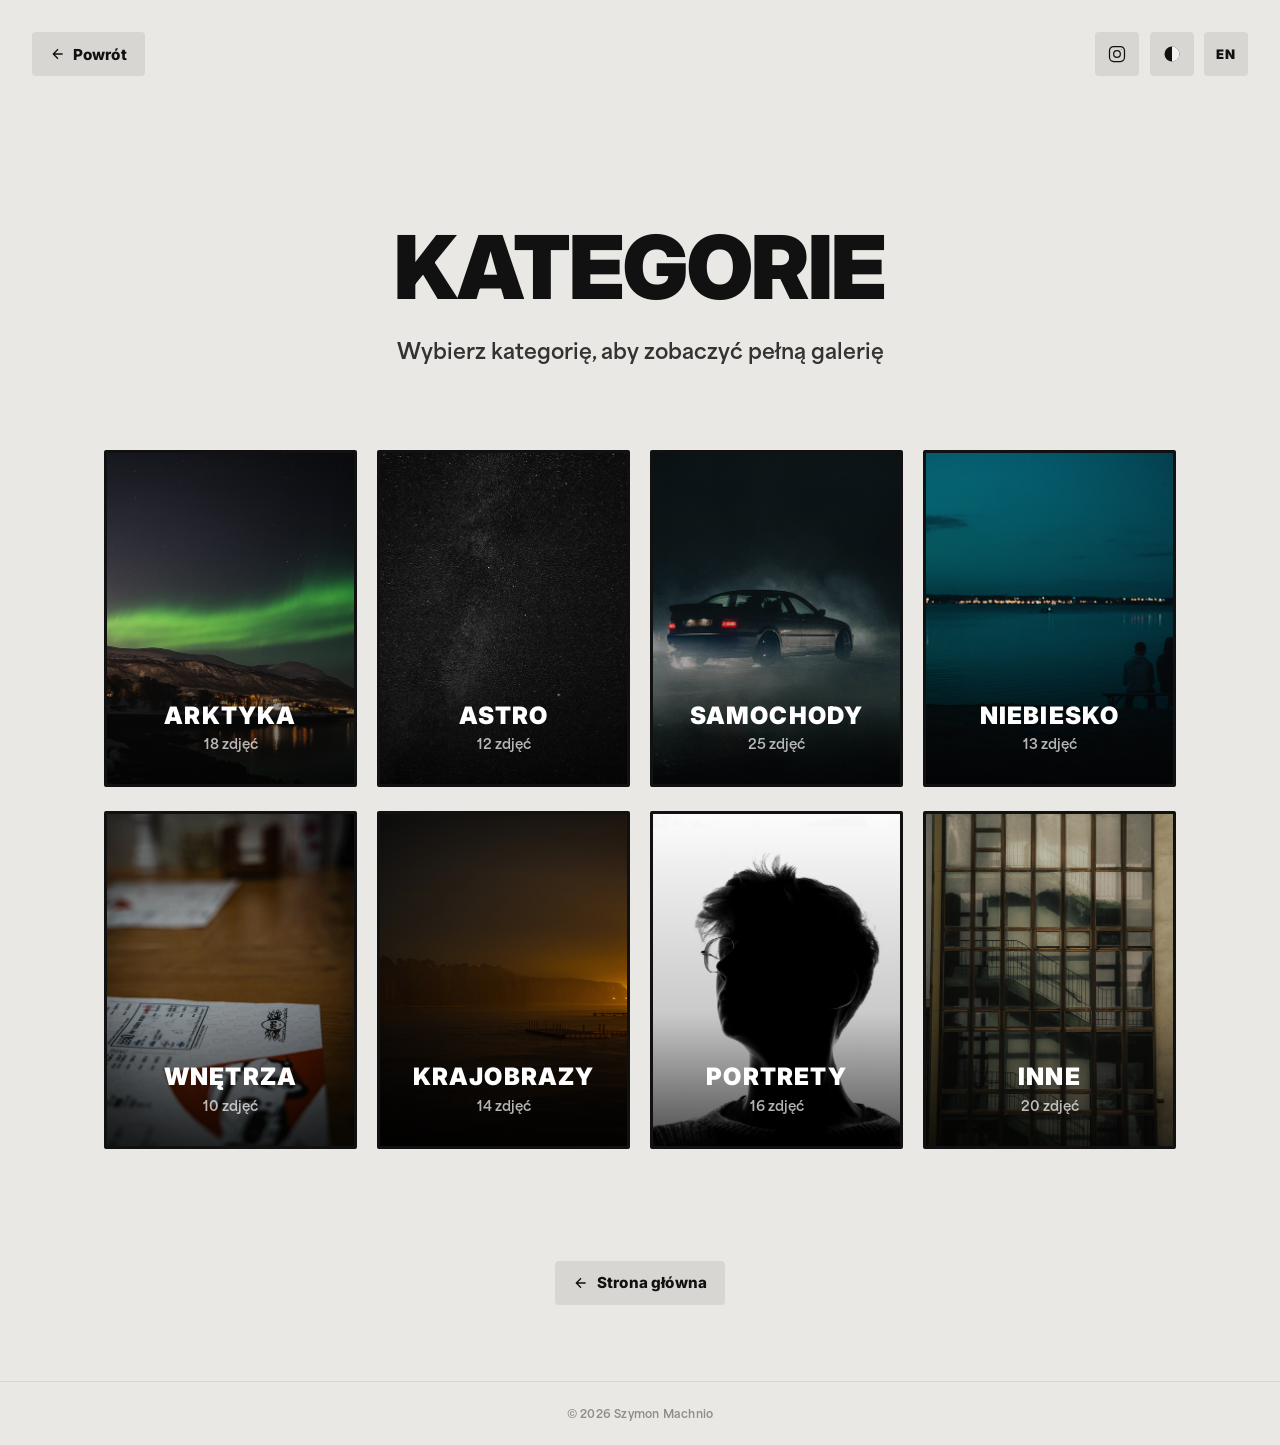
==== commit d35e4116: "Update 9 New category New photos" ====
--- a/categories.html
+++ b/categories.html
@@ -64,7 +64,7 @@
           galerię</p>
       </section>
 
-      <!-- row 1: 3 cards -->
+      <!-- row 1: 4 cards -->
       <div class="categories-grid">
         <a href="category.html?cat=arctic" class="category-card" aria-label="Arctic">
           <img src="assets/images/Works/arctic.webp" alt="Arctic" class="category-card__img" loading="lazy">
@@ -78,7 +78,7 @@
           <img src="assets/images/Works/astro.webp" alt="Astro" class="category-card__img" loading="lazy">
           <div class="category-card__overlay">
             <span class="category-card__name" data-i18n="cat.astro.name">Astro</span>
-            <span class="category-card__count" data-count="9">9 zdjęć</span>
+            <span class="category-card__count" data-count="12">12 zdjęć</span>
           </div>
         </a>
 
@@ -86,18 +86,26 @@
           <img src="assets/images/Works/automotive.webp" alt="Automotive" class="category-card__img" loading="lazy">
           <div class="category-card__overlay">
             <span class="category-card__name" data-i18n="cat.automotive.name">Samochody</span>
-            <span class="category-card__count" data-count="23">23 zdjęć</span>
+            <span class="category-card__count" data-count="25">25 zdjęć</span>
+          </div>
+        </a>
+
+        <a href="category.html?cat=blue" class="category-card" aria-label="Blue">
+          <img src="assets/images/Works/blue.webp" alt="Blue" class="category-card__img" loading="lazy">
+          <div class="category-card__overlay">
+            <span class="category-card__name" data-i18n="cat.blue.name">Niebiesko</span>
+            <span class="category-card__count" data-count="13">13 zdjęć</span>
           </div>
         </a>
       </div>
 
       <!-- row 2: 4 cards -->
       <div class="categories-grid categories-grid--bottom">
-        <a href="category.html?cat=blue" class="category-card" aria-label="Blue">
-          <img src="assets/images/Works/blue.webp" alt="Blue" class="category-card__img" loading="lazy">
+        <a href="category.html?cat=interiors" class="category-card" aria-label="Interiors">
+          <img src="assets/images/Works/interiors.webp" alt="Interiors" class="category-card__img" loading="lazy">
           <div class="category-card__overlay">
-            <span class="category-card__name" data-i18n="cat.blue.name">Niebiesko</span>
-            <span class="category-card__count" data-count="13">13 zdjęć</span>
+            <span class="category-card__name" data-i18n="cat.interiors.name">Wnętrza</span>
+            <span class="category-card__count" data-count="10">10 zdjęć</span>
           </div>
         </a>
 
@@ -113,7 +121,7 @@
           <img src="assets/images/Works/portrait.webp" alt="Portraits" class="category-card__img" loading="lazy">
           <div class="category-card__overlay">
             <span class="category-card__name" data-i18n="cat.portraits.name">Portrety</span>
-            <span class="category-card__count" data-count="7">7 zdjęć</span>
+            <span class="category-card__count" data-count="16">16 zdjęć</span>
           </div>
         </a>
 
@@ -121,7 +129,7 @@
           <img src="assets/images/Works/other.webp" alt="Other" class="category-card__img" loading="lazy">
           <div class="category-card__overlay">
             <span class="category-card__name" data-i18n="cat.other.name">Inne</span>
-            <span class="category-card__count" data-count="16">16 zdjęć</span>
+            <span class="category-card__count" data-count="20">20 zdjęć</span>
           </div>
         </a>
       </div>
--- a/css/styles.css
+++ b/css/styles.css
@@ -656,7 +656,7 @@
 
 .categories-grid {
   display: grid;
-  grid-template-columns: repeat(3, 1fr);
+  grid-template-columns: repeat(4, 1fr);
   gap: clamp(0.75rem, 2vw, 1.25rem);
   max-width: 1200px;
   margin: 0 auto;
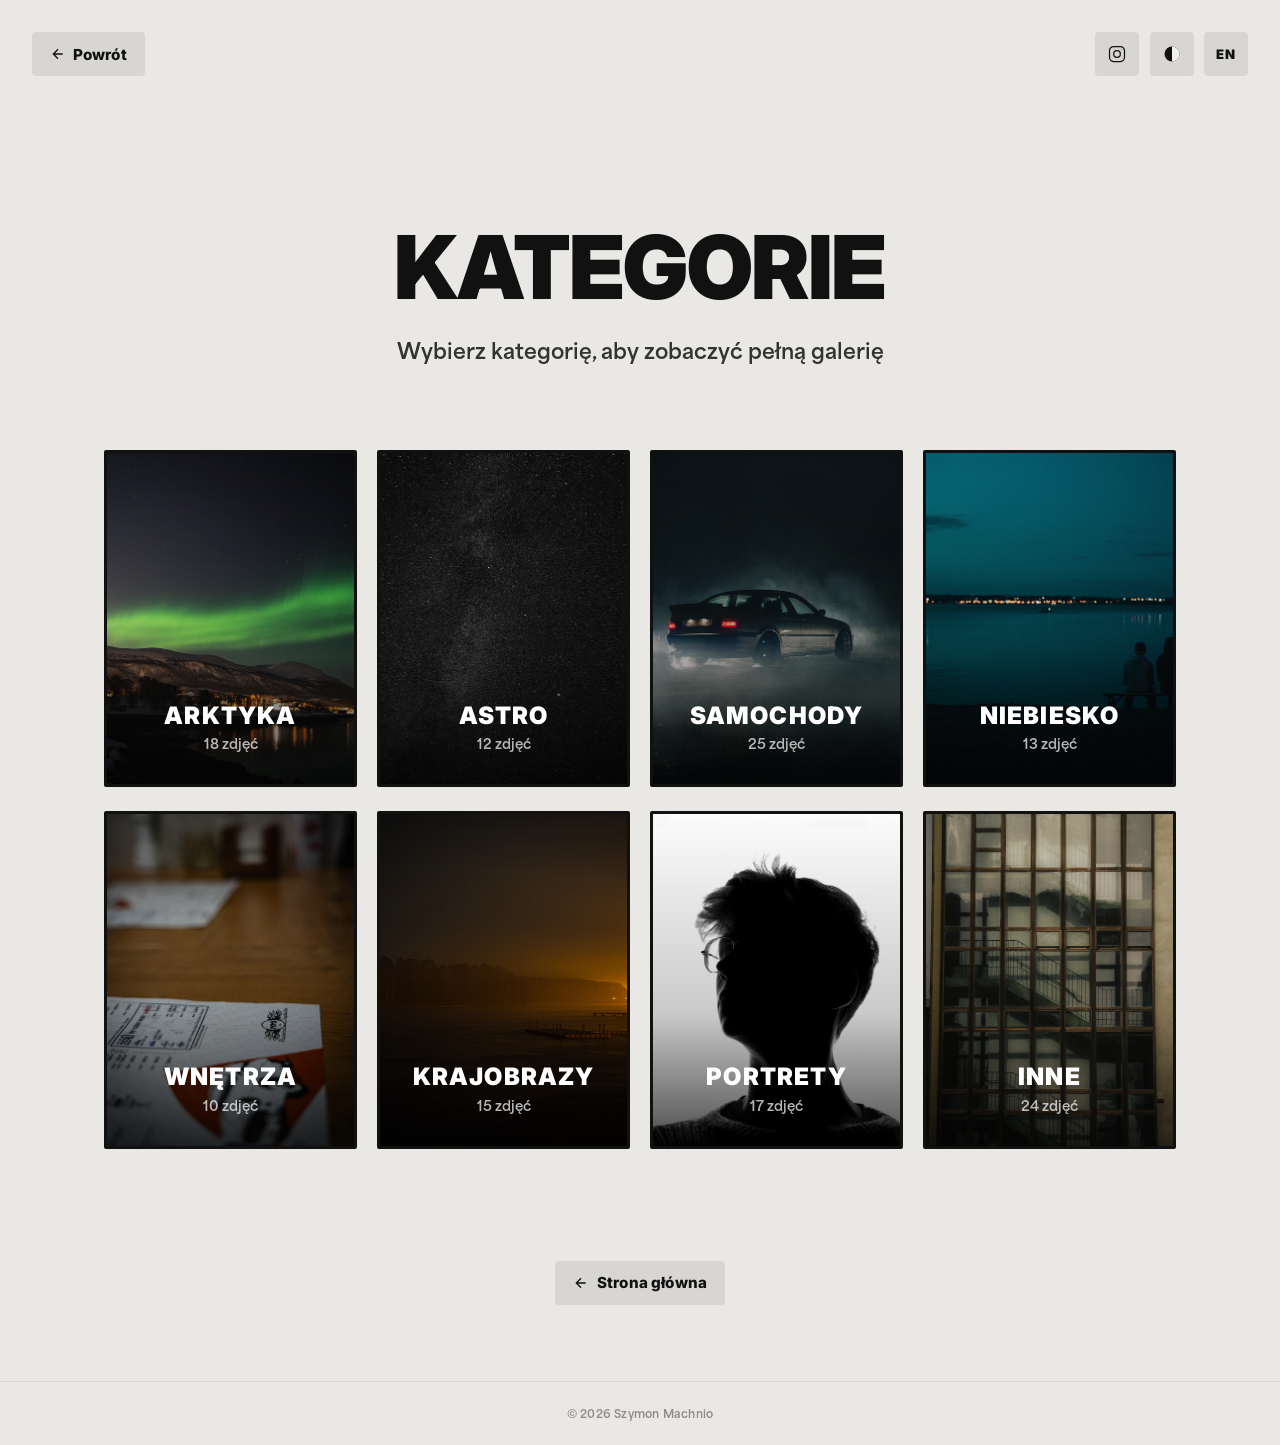
==== commit 76d09b43: "Update 12 New photos" ====
--- a/categories.html
+++ b/categories.html
@@ -5,6 +5,9 @@
   <meta charset="UTF-8">
   <meta name="viewport" content="width=device-width, initial-scale=1.0">
   <meta name="description" content="Photography Categories — Szymon Machnio">
+  <meta http-equiv="Cache-Control" content="no-cache, no-store, must-revalidate">
+  <meta http-equiv="Pragma" content="no-cache">
+  <meta http-equiv="Expires" content="0">
   <meta property="og:title" content="Szymon Machnio - Categories">
   <meta property="og:description"
     content="Browse Szymon Machnio's photo categories — arctic, astrophotography, automotive, landscapes, and more.">
@@ -17,7 +20,7 @@
   <link rel="preconnect" href="https://fonts.googleapis.com">
   <link rel="preconnect" href="https://fonts.gstatic.com" crossorigin>
   <link href="https://fonts.googleapis.com/css2?family=Inter:wght@800;900&display=swap" rel="stylesheet">
-  <link rel="stylesheet" href="css/styles.css?v=1">
+  <link rel="stylesheet" href="css/styles.css?v=1.1">
 </head>
 
 <body>
@@ -113,7 +116,7 @@
           <img src="assets/images/Works/landscapes.webp" alt="Landscapes" class="category-card__img" loading="lazy">
           <div class="category-card__overlay">
             <span class="category-card__name" data-i18n="cat.landscapes.name">Krajobrazy</span>
-            <span class="category-card__count" data-count="14">14 zdjęć</span>
+            <span class="category-card__count" data-count="15">15 zdjęć</span>
           </div>
         </a>
 
@@ -121,7 +124,7 @@
           <img src="assets/images/Works/portrait.webp" alt="Portraits" class="category-card__img" loading="lazy">
           <div class="category-card__overlay">
             <span class="category-card__name" data-i18n="cat.portraits.name">Portrety</span>
-            <span class="category-card__count" data-count="16">16 zdjęć</span>
+            <span class="category-card__count" data-count="17">17 zdjęć</span>
           </div>
         </a>
 
@@ -129,7 +132,7 @@
           <img src="assets/images/Works/other.webp" alt="Other" class="category-card__img" loading="lazy">
           <div class="category-card__overlay">
             <span class="category-card__name" data-i18n="cat.other.name">Inne</span>
-            <span class="category-card__count" data-count="20">20 zdjęć</span>
+            <span class="category-card__count" data-count="24">24 zdjęć</span>
           </div>
         </a>
       </div>
@@ -149,8 +152,8 @@
     </footer>
   </div>
 
-  <script src="js/i18n.js?v=1"></script>
-  <script src="js/theme.js?v=1"></script>
+  <script src="js/i18n.js?v=1.1"></script>
+  <script src="js/theme.js?v=1.1"></script>
   <script>
     /* ── i18n ── */
     initI18n();
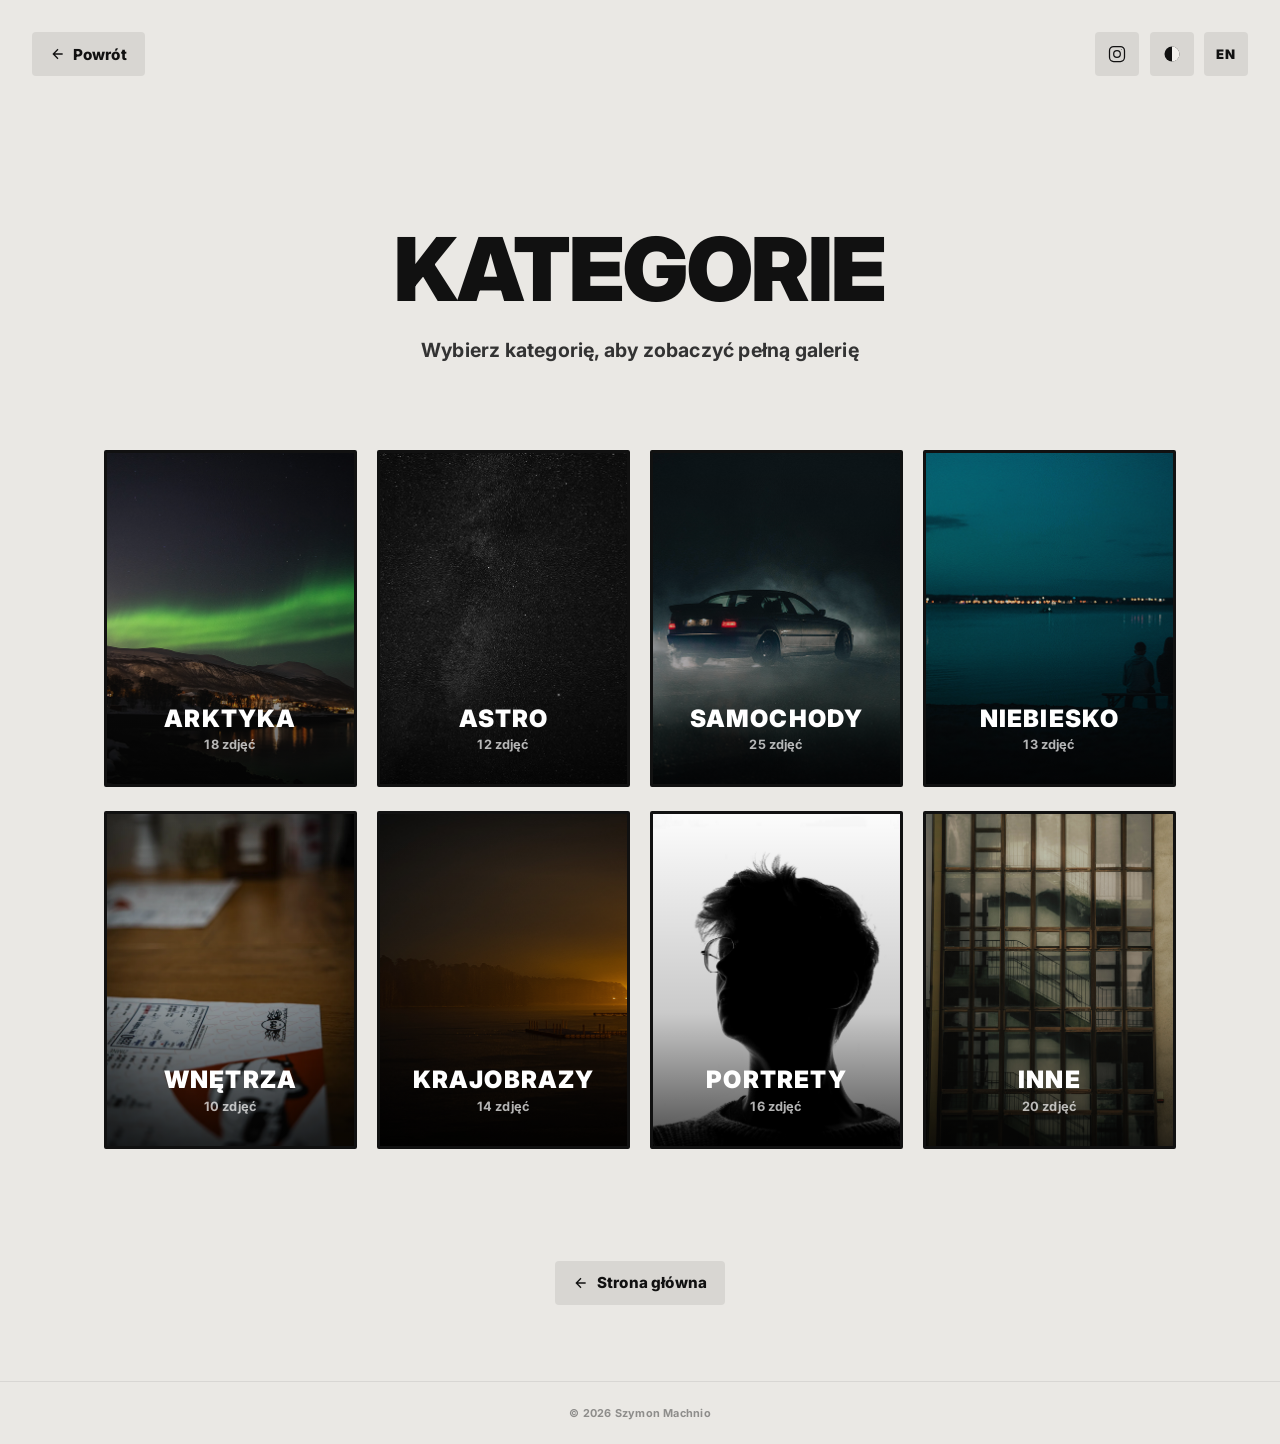
==== commit 86e44887: "Update 13 Delete Area Font" ====
--- a/categories.html
+++ b/categories.html
@@ -17,9 +17,6 @@
   <link rel="icon" type="image/png" href="assets/images/favicon.png">
   <link rel="apple-touch-icon" sizes="180x180" href="assets/images/favicon.png">
   <link rel="manifest" href="manifest.json">
-  <link rel="preconnect" href="https://fonts.googleapis.com">
-  <link rel="preconnect" href="https://fonts.gstatic.com" crossorigin>
-  <link href="https://fonts.googleapis.com/css2?family=Inter:wght@800;900&display=swap" rel="stylesheet">
   <link rel="stylesheet" href="css/styles.css?v=1.1">
 </head>
 
@@ -116,7 +113,7 @@
           <img src="assets/images/Works/landscapes.webp" alt="Landscapes" class="category-card__img" loading="lazy">
           <div class="category-card__overlay">
             <span class="category-card__name" data-i18n="cat.landscapes.name">Krajobrazy</span>
-            <span class="category-card__count" data-count="15">15 zdjęć</span>
+            <span class="category-card__count" data-count="14">14 zdjęć</span>
           </div>
         </a>
 
@@ -124,7 +121,7 @@
           <img src="assets/images/Works/portrait.webp" alt="Portraits" class="category-card__img" loading="lazy">
           <div class="category-card__overlay">
             <span class="category-card__name" data-i18n="cat.portraits.name">Portrety</span>
-            <span class="category-card__count" data-count="17">17 zdjęć</span>
+            <span class="category-card__count" data-count="16">16 zdjęć</span>
           </div>
         </a>
 
@@ -132,7 +129,7 @@
           <img src="assets/images/Works/other.webp" alt="Other" class="category-card__img" loading="lazy">
           <div class="category-card__overlay">
             <span class="category-card__name" data-i18n="cat.other.name">Inne</span>
-            <span class="category-card__count" data-count="24">24 zdjęć</span>
+            <span class="category-card__count" data-count="20">20 zdjęć</span>
           </div>
         </a>
       </div>
--- a/css/styles.css
+++ b/css/styles.css
@@ -1,7 +1,9 @@
 @font-face {
-  font-family: "Area";
-  src: url("../assets/fonts/Area_Normal_Bold.ttf") format("truetype");
-  font-weight: 700;
+  font-family: 'Inter';
+  src:
+    url('../assets/fonts/Inter-VariableFont_opsz,wght.ttf') format('truetype-variations'),
+    url('../assets/fonts/Inter-VariableFont_opsz,wght.ttf') format('truetype');
+  font-weight: 100 900;
   font-style: normal;
   font-display: swap;
 }
@@ -45,7 +47,8 @@
 }
 
 body {
-  font-family: "Area", "Inter", system-ui, -apple-system, sans-serif;
+  font-family: 'Inter', sans-serif;
+  font-optical-sizing: auto;
   background-color: var(--bg);
   color: var(--text);
   min-height: 100dvh;
@@ -232,9 +235,10 @@
 }
 
 .section__text {
-  font-family: "Area", system-ui, -apple-system, sans-serif;
-  font-size: clamp(1.15rem, 3vw, 1.45rem);
+  font-family: 'Inter', sans-serif;
+  font-size: clamp(1.08rem, 2.8vw, 1.35rem);
   font-weight: 700;
+  letter-spacing: -0.01em;
   line-height: 1.75;
   color: var(--text-muted);
   max-width: 55ch;
@@ -338,8 +342,9 @@
 }
 
 .footer__copy {
-  font-family: "Area", system-ui, -apple-system, sans-serif;
-  font-size: clamp(0.6rem, 1.5vw, 0.7rem);
+  font-family: 'Inter', sans-serif;
+  font-size: clamp(0.58rem, 1.45vw, 0.68rem);
+  font-weight: 700;
   color: var(--text-muted);
   opacity: 0.5;
   letter-spacing: 0.02em;
@@ -558,9 +563,10 @@
 }
 
 .category-hero__subtitle {
-  font-family: "Area", system-ui, -apple-system, sans-serif;
-  font-size: clamp(0.95rem, 2.5vw, 1.2rem);
+  font-family: 'Inter', sans-serif;
+  font-size: clamp(0.9rem, 2.35vw, 1.14rem);
   font-weight: 700;
+  letter-spacing: 0.01em;
   color: var(--text-muted);
   margin-top: 1rem;
   text-align: center;
@@ -646,9 +652,10 @@
 }
 
 .categories-hero__subtitle {
-  font-family: "Area", system-ui, -apple-system, sans-serif;
-  font-size: clamp(1rem, 2.5vw, 1.3rem);
+  font-family: 'Inter', sans-serif;
+  font-size: clamp(0.95rem, 2.35vw, 1.22rem);
   font-weight: 700;
+  letter-spacing: 0.01em;
   color: var(--text-muted);
   margin-top: 1rem;
   text-align: center;
@@ -722,9 +729,10 @@
 }
 
 .category-card__count {
-  font-family: "Area", system-ui, -apple-system, sans-serif;
-  font-size: clamp(0.65rem, 1.5vw, 0.85rem);
+  font-family: 'Inter', sans-serif;
+  font-size: clamp(0.62rem, 1.45vw, 0.8rem);
   font-weight: 700;
+  letter-spacing: 0.01em;
   opacity: 0.7;
   margin-top: 0.3rem;
 }
